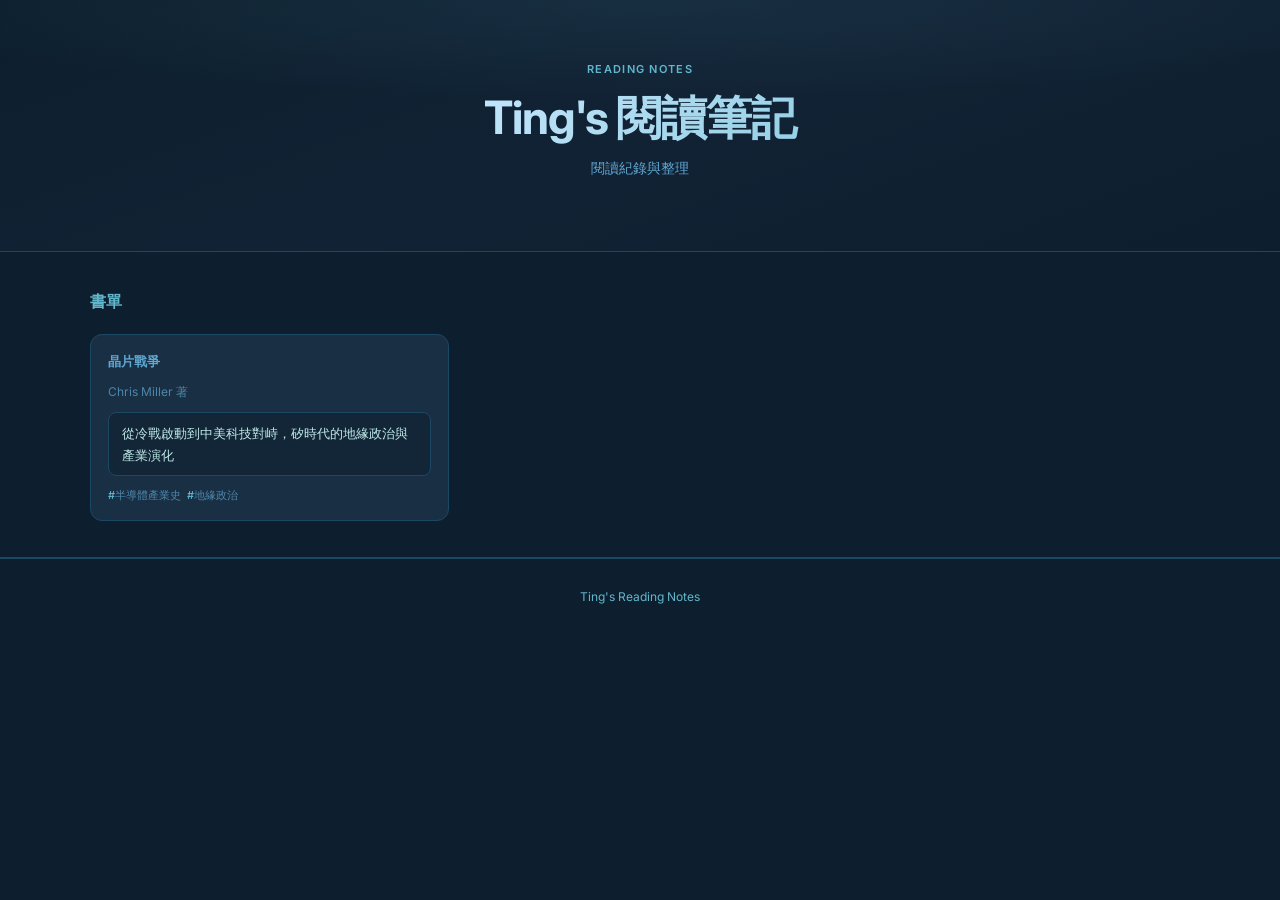
==== index.html @ e4e00924 "Initial commit: reading notes static site Co-Authored-By: Claude Sonnet 4.6 <noreply@anthropic.com>" ====
<!DOCTYPE html>
<html lang="zh-TW">
<head>
<meta charset="UTF-8">
<meta name="viewport" content="width=device-width, initial-scale=1.0">
<title>Ting's 閱讀筆記</title>
<link rel="stylesheet" href="notes.css">
</head>
<body>

<div class="hero">
  <div class="hero-eyebrow">Reading Notes</div>
  <h1>Ting's 閱讀筆記</h1>
  <p class="hero-sub">閱讀紀錄與整理</p>
</div>

<section><div class="si">
  <h2>書單</h2>
  <div class="grid">

    <a class="card-link" href="chip-war-notes/">
      <div class="card">
        <div class="card-title">晶片戰爭</div>
        <p style="font-size:12px;color:var(--muted);margin-bottom:10px">Chris Miller 著</p>
        <div class="callout">從冷戰啟動到中美科技對峙，矽時代的地緣政治與產業演化</div>
        <div style="margin-top:10px;display:flex;gap:6px;flex-wrap:wrap">
          <span class="hash-tag">半導體產業史</span>
          <span class="hash-tag">地緣政治</span>
        </div>
      </div>
    </a>

  </div>
</div></section>

<footer><span>Ting's Reading Notes</span></footer>

</body>
</html>
---- notes.css ----
@import url('https://fonts.googleapis.com/css2?family=Inter:wght@300;400;500;600;700&display=swap');

/* ── THEME TOKENS ── */
:root {
  --bg:      #0d1f2e;
  --surface: #132638;
  --card:    #192f44;
  --border:  #1b4965;
  --text:    #cae9ff;
  --muted:   #4e86aa;
  --muted2:  #5fa8d3;
  --accent:  #62b6cb;
  --mint:    #bee9e8;
  --amber:   #f8c46a;
  --rose:    #f08080;
}

/* ── RESET ── */
*, *::before, *::after { box-sizing: border-box; margin: 0; padding: 0; }
::-webkit-scrollbar { width: 5px; height: 5px; }
::-webkit-scrollbar-track { background: var(--bg); }
::-webkit-scrollbar-thumb { background: var(--border); border-radius: 3px; }

/* ── BASE ── */
body {
  background: var(--bg);
  color: var(--text);
  font-family: 'Inter', 'Segoe UI', system-ui, sans-serif;
  font-size: 14px;
  line-height: 1.7;
  -webkit-font-smoothing: antialiased;
  font-variant-emoji: text;
}

/* ── HERO ── */
.hero {
  padding: 60px 32px 44px;
  text-align: center;
  border-bottom: 1px solid var(--border);
  position: relative;
  overflow: hidden;
  background: linear-gradient(160deg, var(--bg) 0%, #112234 50%, var(--bg) 100%);
}
.hero::before {
  content: '';
  position: absolute; inset: 0;
  background: radial-gradient(ellipse 60% 40% at 50% 0%, #62b6cb18, transparent);
  pointer-events: none;
}
.hero-eyebrow { font-size: 11px; font-weight: 600; letter-spacing: .12em; color: var(--accent); text-transform: uppercase; margin-bottom: 12px; }
.hero h1 {
  font-size: clamp(26px, 5vw, 46px);
  font-weight: 700; letter-spacing: -.025em; line-height: 1.15; margin-bottom: 12px;
  background: linear-gradient(135deg, var(--text) 30%, var(--accent));
  -webkit-background-clip: text; -webkit-text-fill-color: transparent; background-clip: text;
}
.hero-sub { color: var(--muted2); font-size: 14px; max-width: 460px; margin: 0 auto 28px; }
.hero-tags { display: flex; gap: 8px; justify-content: center; flex-wrap: wrap; }
.hero-tag { background: var(--card); border: 1px solid var(--border); color: var(--muted2); font-size: 11px; padding: 3px 10px; border-radius: 20px; }

/* ── NAV ── */
nav {
  position: sticky; top: 0; z-index: 100;
  background: #0d1f2edd;
  backdrop-filter: blur(16px) saturate(150%);
  border-bottom: 1px solid var(--border);
  padding: 0 24px;
  display: flex; gap: 2px; align-items: center; height: 46px;
  overflow-x: auto;
}
nav::-webkit-scrollbar { height: 0; }
.nav-brand { color: var(--accent); font-weight: 700; font-size: 13px; margin-right: 16px; white-space: nowrap; flex-shrink: 0; }
nav a { color: var(--muted); text-decoration: none; padding: 4px 10px; border-radius: 6px; font-size: 12px; font-weight: 500; transition: background .15s, color .15s; white-space: nowrap; flex-shrink: 0; }
nav a:hover, nav a.active { background: var(--border); color: var(--text); }


/* ── SECTIONS ── */
section { padding: 36px 28px; border-bottom: 1px solid var(--border); }
.si { max-width: 1100px; margin: 0 auto; }
section:target { scroll-margin-top: 54px; }
h2 { font-size: 16px; font-weight: 700; color: var(--accent); margin-bottom: 18px; display: flex; align-items: center; gap: 10px; letter-spacing: -.01em; }
h2 .tag { font-size: 10px; font-weight: 500; background: var(--border); color: var(--muted2); padding: 2px 8px; border-radius: 4px; }
h3 { font-size: 13px; font-weight: 600; color: var(--muted2); margin: 16px 0 8px; }

/* ── GRID ── */
.grid { display: grid; gap: 12px; grid-template-columns: repeat(auto-fill, minmax(285px, 1fr)); }

/* ── CARDS ── */
.card { background: var(--card); border: 1px solid var(--border); border-radius: 12px; padding: 15px 17px; transition: border-color .2s, box-shadow .2s; }
.card-title { font-size: 13px; font-weight: 600; margin-bottom: 10px; display: flex; align-items: center; gap: 7px; color: var(--muted2); }
.card ul { padding-left: 14px; color: var(--muted2); }
.card ul li { margin-bottom: 5px; font-size: 13px; }
.card ul li strong { color: var(--text); font-weight: 600; }


/* ── BADGE ── */
.badge { display: inline-flex; align-items: center; padding: 2px 8px; border-radius: 5px; font-size: 11px; font-weight: 600; flex-shrink: 0; background: var(--surface); color: var(--text); border: 1px solid var(--border); }

/* ── CLICKABLE CARD ── */
a.card-link { display: block; text-decoration: none; color: inherit; }
a.card-link .card { cursor: pointer; }
a.card-link:hover .card { border-color: var(--accent); box-shadow: 0 0 0 1px #62b6cb20, 0 4px 16px #0006; }

/* ── HASH TAGS ── */
.hash-tag { font-size: 11px; color: var(--muted); font-weight: 500; }
.hash-tag::before { content: "#"; color: var(--accent); }

/* ── CALLOUT ── */
.callout { border-radius: 8px; padding: 9px 13px; margin: 9px 0; font-size: 13px; background: var(--surface); border: 1px solid var(--border); color: var(--mint); }
.card .callout, .compare-col .callout { margin-top: 8px; margin-bottom: 0; }
.c-red   { background: #f0808015; border-color: #f0808050; color: var(--rose); }
.c-amber { background: #f8c46a10; border-color: #f8c46a50; color: var(--amber); }


/* ── INSIGHT ── */
.insight { padding: 16px 20px; margin-bottom: 16px; text-align: center; }
.insight p { color: var(--mint); font-size: 15px; line-height: 1.6; }

/* ── QUOTE ── */
.quote { border-left: 2px solid var(--muted2); padding: 4px 0 4px 12px; color: var(--muted2); font-style: italic; list-style: none; margin-left: 0; line-height: 1.6; }

/* ── ANNOTATION ── */
.annotation { color: var(--amber); font-style: normal; }
.annotation::before { content: "📌 "; font-style: normal; font-weight: 600; }

/* ── COMPARE ── */
.compare { display: grid; grid-template-columns: 1fr 1fr; gap: 12px; }
.compare-col { background: var(--card); border: 1px solid var(--border); border-radius: 10px; padding: 14px 16px; }
.compare-col h4 { font-size: 12px; font-weight: 700; margin-bottom: 10px; display: flex; align-items: center; gap: 6px; }
.compare-col ul { padding-left: 14px; color: var(--muted2); }
.compare-col ul li { font-size: 12px; margin-bottom: 5px; }
.compare-col ul li strong { color: var(--text); }
@media (max-width: 600px) { .compare { grid-template-columns: 1fr; } }

/* ── TABLE ── */
table { width: 100%; border-collapse: collapse; font-size: 13px; }
th { background: var(--surface); color: var(--muted2); font-weight: 600; padding: 9px 13px; text-align: left; font-size: 11px; letter-spacing: .04em; text-transform: uppercase; border-bottom: 1px solid var(--border); }
td { padding: 9px 13px; border-bottom: 1px solid var(--border); color: var(--muted2); vertical-align: top; }
td strong { color: var(--text); }

/* ── SVG WRAP ── */
.svg-wrap { overflow-x: auto; padding: 4px 0; }
svg text { font-family: 'Inter', 'Segoe UI', system-ui, sans-serif; }

/* ── ICON (grayscale emoji) ── */
.em { filter: grayscale(1) brightness(1.4); display: inline-block; }

/* ── FOOTER ── */
footer { text-align: center; padding: 28px 24px; color: var(--muted); font-size: 12px; border-top: 1px solid var(--border); }
footer span { color: var(--accent); }
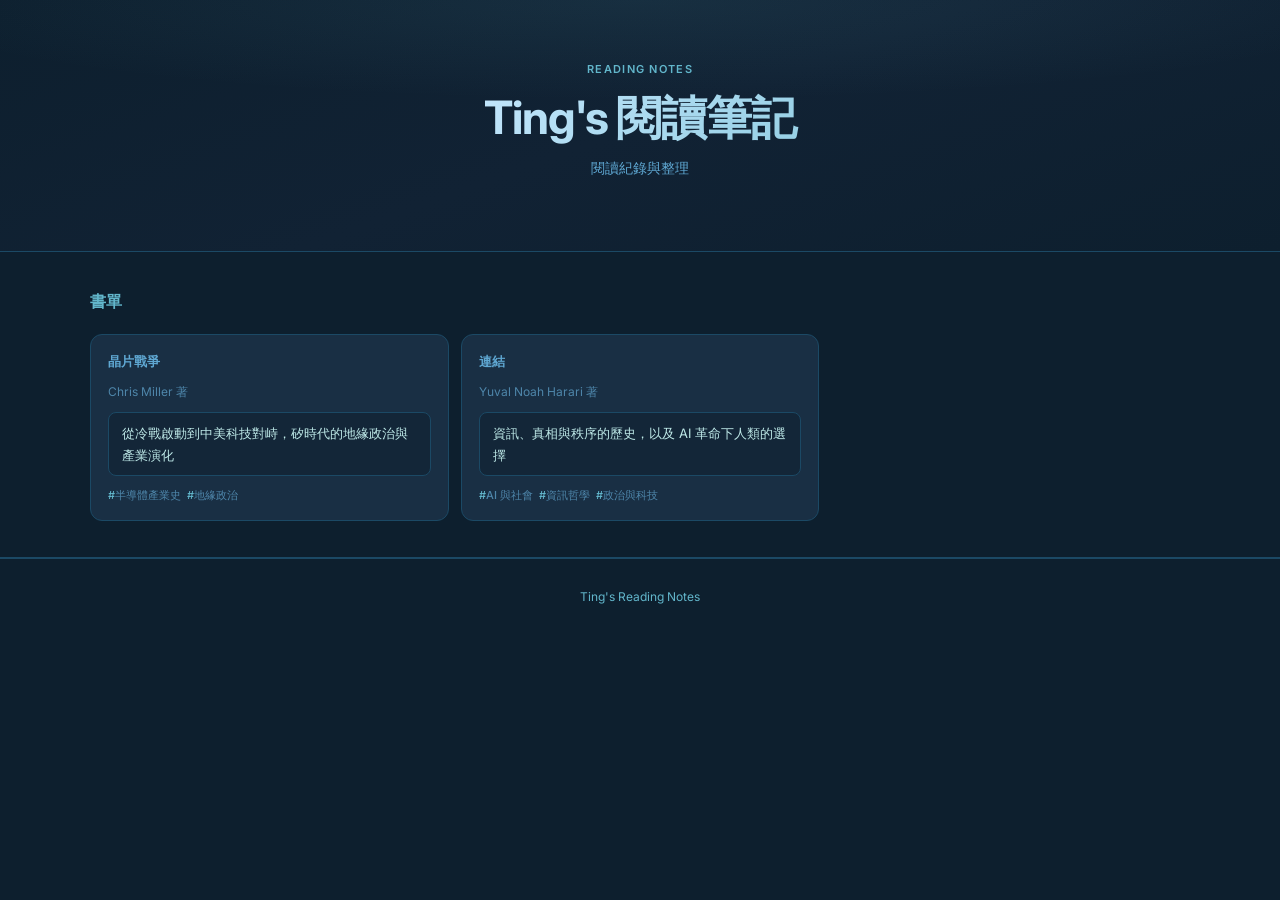
==== commit 4aefe8b3: "Add Nexus to hub index and apply favicon Co-Authored-By: Claude Sonnet 4.6 <noreply@anthropic.com>" ====
--- a/index.html
+++ b/index.html
@@ -4,6 +4,7 @@
 <meta charset="UTF-8">
 <meta name="viewport" content="width=device-width, initial-scale=1.0">
 <title>Ting's 閱讀筆記</title>
+<link rel="icon" href="assets/favicon.png" type="image/png">
 <link rel="stylesheet" href="notes.css">
 </head>
 <body>
@@ -30,6 +31,19 @@
       </div>
     </a>
 
+    <a class="card-link" href="nexus-notes/">
+      <div class="card">
+        <div class="card-title">連結</div>
+        <p style="font-size:12px;color:var(--muted);margin-bottom:10px">Yuval Noah Harari 著</p>
+        <div class="callout">資訊、真相與秩序的歷史，以及 AI 革命下人類的選擇</div>
+        <div style="margin-top:10px;display:flex;gap:6px;flex-wrap:wrap">
+          <span class="hash-tag">AI 與社會</span>
+          <span class="hash-tag">資訊哲學</span>
+          <span class="hash-tag">政治與科技</span>
+        </div>
+      </div>
+    </a>
+
   </div>
 </div></section>
 
--- a/notes.css
+++ b/notes.css
@@ -88,6 +88,7 @@
 /* ── CARDS ── */
 .card { background: var(--card); border: 1px solid var(--border); border-radius: 12px; padding: 15px 17px; transition: border-color .2s, box-shadow .2s; }
 .card-title { font-size: 13px; font-weight: 600; margin-bottom: 10px; display: flex; align-items: center; gap: 7px; color: var(--muted2); }
+.card-title strong { color: var(--text); font-weight: 600; }
 .card ul { padding-left: 14px; color: var(--muted2); }
 .card ul li { margin-bottom: 5px; font-size: 13px; }
 .card ul li strong { color: var(--text); font-weight: 600; }
@@ -108,9 +109,6 @@
 /* ── CALLOUT ── */
 .callout { border-radius: 8px; padding: 9px 13px; margin: 9px 0; font-size: 13px; background: var(--surface); border: 1px solid var(--border); color: var(--mint); }
 .card .callout, .compare-col .callout { margin-top: 8px; margin-bottom: 0; }
-.c-red   { background: #f0808015; border-color: #f0808050; color: var(--rose); }
-.c-amber { background: #f8c46a10; border-color: #f8c46a50; color: var(--amber); }
-
 
 /* ── INSIGHT ── */
 .insight { padding: 16px 20px; margin-bottom: 16px; text-align: center; }
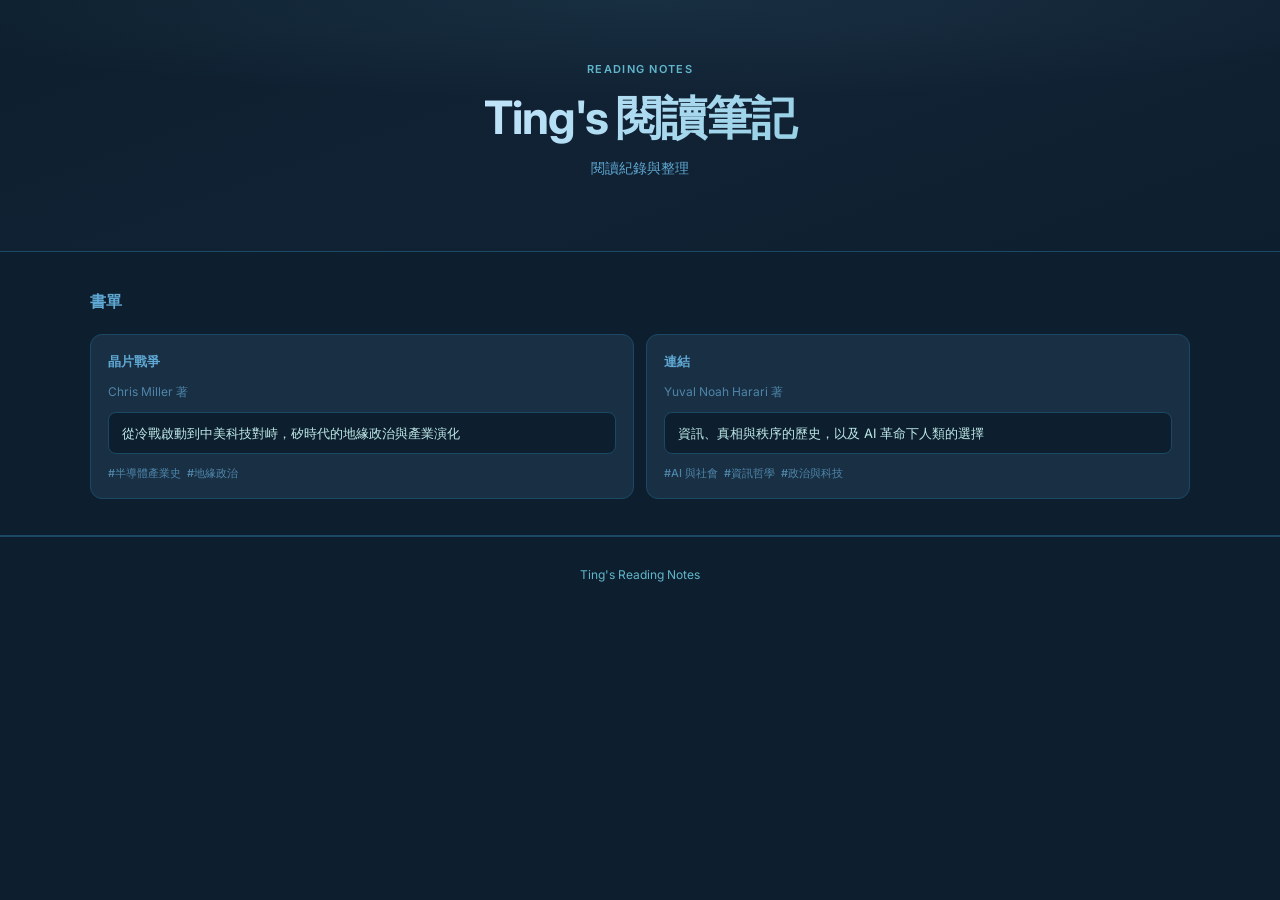
==== commit 81f6601d: "Refactor CSS color variables and clean up chip-war styles - Rename --text/--muted/--muted2 to --text" ====
--- a/index.html
+++ b/index.html
@@ -22,7 +22,7 @@
     <a class="card-link" href="chip-war-notes/">
       <div class="card">
         <div class="card-title">晶片戰爭</div>
-        <p style="font-size:12px;color:var(--muted);margin-bottom:10px">Chris Miller 著</p>
+        <p style="font-size:12px;color:var(--text-dim);margin-bottom:10px">Chris Miller 著</p>
         <div class="callout">從冷戰啟動到中美科技對峙，矽時代的地緣政治與產業演化</div>
         <div style="margin-top:10px;display:flex;gap:6px;flex-wrap:wrap">
           <span class="hash-tag">半導體產業史</span>
@@ -34,7 +34,7 @@
     <a class="card-link" href="nexus-notes/">
       <div class="card">
         <div class="card-title">連結</div>
-        <p style="font-size:12px;color:var(--muted);margin-bottom:10px">Yuval Noah Harari 著</p>
+        <p style="font-size:12px;color:var(--text-dim);margin-bottom:10px">Yuval Noah Harari 著</p>
         <div class="callout">資訊、真相與秩序的歷史，以及 AI 革命下人類的選擇</div>
         <div style="margin-top:10px;display:flex;gap:6px;flex-wrap:wrap">
           <span class="hash-tag">AI 與社會</span>
--- a/notes.css
+++ b/notes.css
@@ -2,17 +2,17 @@
 
 /* ── THEME TOKENS ── */
 :root {
-  --bg:      #0d1f2e;
-  --surface: #132638;
-  --card:    #192f44;
-  --border:  #1b4965;
-  --text:    #cae9ff;
-  --muted:   #4e86aa;
-  --muted2:  #5fa8d3;
-  --accent:  #62b6cb;
-  --mint:    #bee9e8;
-  --amber:   #f8c46a;
-  --rose:    #f08080;
+  --bg:           #0d1f2e;
+  --surface:      #132638;
+  --card:         #192f44;
+  --border:       #1b4965;
+  --text-bright:  #cae9ff;
+  --text:         #5fa8d3;
+  --text-dim:     #4e86aa;
+  --accent:       #62b6cb;
+  --mint:         #bee9e8;
+  --amber:        #f8c46a;
+  --rose:         #f08080;
 }
 
 /* ── RESET ── */
@@ -24,7 +24,7 @@
 /* ── BASE ── */
 body {
   background: var(--bg);
-  color: var(--text);
+  color: var(--text-bright);
   font-family: 'Inter', 'Segoe UI', system-ui, sans-serif;
   font-size: 14px;
   line-height: 1.7;
@@ -51,12 +51,12 @@
 .hero h1 {
   font-size: clamp(26px, 5vw, 46px);
   font-weight: 700; letter-spacing: -.025em; line-height: 1.15; margin-bottom: 12px;
-  background: linear-gradient(135deg, var(--text) 30%, var(--accent));
+  background: linear-gradient(135deg, var(--text-bright) 30%, var(--accent));
   -webkit-background-clip: text; -webkit-text-fill-color: transparent; background-clip: text;
 }
-.hero-sub { color: var(--muted2); font-size: 14px; max-width: 460px; margin: 0 auto 28px; }
+.hero-sub { color: var(--text); font-size: 14px; max-width: 460px; margin: 0 auto 28px; }
 .hero-tags { display: flex; gap: 8px; justify-content: center; flex-wrap: wrap; }
-.hero-tag { background: var(--card); border: 1px solid var(--border); color: var(--muted2); font-size: 11px; padding: 3px 10px; border-radius: 20px; }
+.hero-tag { background: var(--bg); border: 1px solid var(--border); color: var(--text); font-size: 11px; padding: 3px 10px; border-radius: 20px; }
 
 /* ── NAV ── */
 nav {
@@ -70,32 +70,33 @@
 }
 nav::-webkit-scrollbar { height: 0; }
 .nav-brand { color: var(--accent); font-weight: 700; font-size: 13px; margin-right: 16px; white-space: nowrap; flex-shrink: 0; }
-nav a { color: var(--muted); text-decoration: none; padding: 4px 10px; border-radius: 6px; font-size: 12px; font-weight: 500; transition: background .15s, color .15s; white-space: nowrap; flex-shrink: 0; }
-nav a:hover, nav a.active { background: var(--border); color: var(--text); }
+nav a { color: var(--text-dim); text-decoration: none; padding: 4px 10px; border-radius: 6px; font-size: 12px; font-weight: 500; transition: background .15s, color .15s; white-space: nowrap; flex-shrink: 0; }
+nav a:hover, nav a.active { background: var(--bg); color: var(--text-bright); }
 
 
 /* ── SECTIONS ── */
 section { padding: 36px 28px; border-bottom: 1px solid var(--border); }
 .si { max-width: 1100px; margin: 0 auto; }
 section:target { scroll-margin-top: 54px; }
-h2 { font-size: 16px; font-weight: 700; color: var(--accent); margin-bottom: 18px; display: flex; align-items: center; gap: 10px; letter-spacing: -.01em; }
-h2 .tag { font-size: 10px; font-weight: 500; background: var(--border); color: var(--muted2); padding: 2px 8px; border-radius: 4px; }
-h3 { font-size: 13px; font-weight: 600; color: var(--muted2); margin: 16px 0 8px; }
+h2 { font-size: 16px; font-weight: 700; color: var(--text); margin-bottom: 18px; display: flex; align-items: center; gap: 10px; letter-spacing: -.01em; }
+h2 .tag { font-size: 10px; font-weight: 500; background: var(--bg); color: var(--text); padding: 2px 8px; border-radius: 4px; }
+h3 { font-size: 13px; font-weight: 600; color: var(--text); margin: 16px 0 8px; }
+p { color: var(--text); }
 
 /* ── GRID ── */
-.grid { display: grid; gap: 12px; grid-template-columns: repeat(auto-fill, minmax(285px, 1fr)); }
+.grid { display: grid; gap: 12px; grid-template-columns: repeat(auto-fit, minmax(285px, 1fr)); }
 
 /* ── CARDS ── */
 .card { background: var(--card); border: 1px solid var(--border); border-radius: 12px; padding: 15px 17px; transition: border-color .2s, box-shadow .2s; }
-.card-title { font-size: 13px; font-weight: 600; margin-bottom: 10px; display: flex; align-items: center; gap: 7px; color: var(--muted2); }
-.card-title strong { color: var(--text); font-weight: 600; }
-.card ul { padding-left: 14px; color: var(--muted2); }
+.card-title { font-size: 13px; font-weight: 600; margin-bottom: 10px; display: flex; align-items: center; gap: 7px; color: var(--text); }
+.card-title strong { color: var(--text-bright); font-weight: 600; }
+.card ul { padding-left: 14px; color: var(--text); }
 .card ul li { margin-bottom: 5px; font-size: 13px; }
-.card ul li strong { color: var(--text); font-weight: 600; }
+.card ul li strong { color: var(--text-bright); font-weight: 600; }
 
 
 /* ── BADGE ── */
-.badge { display: inline-flex; align-items: center; padding: 2px 8px; border-radius: 5px; font-size: 11px; font-weight: 600; flex-shrink: 0; background: var(--surface); color: var(--text); border: 1px solid var(--border); }
+.badge { display: inline-flex; align-items: center; padding: 2px 8px; border-radius: 5px; font-size: 11px; font-weight: 600; flex-shrink: 0; background: var(--bg); color: var(--text-bright); border: 1px solid var(--border); }
 
 /* ── CLICKABLE CARD ── */
 a.card-link { display: block; text-decoration: none; color: inherit; }
@@ -103,11 +104,11 @@
 a.card-link:hover .card { border-color: var(--accent); box-shadow: 0 0 0 1px #62b6cb20, 0 4px 16px #0006; }
 
 /* ── HASH TAGS ── */
-.hash-tag { font-size: 11px; color: var(--muted); font-weight: 500; }
-.hash-tag::before { content: "#"; color: var(--accent); }
+.hash-tag { font-size: 11px; color: var(--text-dim); font-weight: 500; }
+.hash-tag::before { content: "#"; color: var(--text-dim); }
 
 /* ── CALLOUT ── */
-.callout { border-radius: 8px; padding: 9px 13px; margin: 9px 0; font-size: 13px; background: var(--surface); border: 1px solid var(--border); color: var(--mint); }
+.callout { border-radius: 8px; padding: 9px 13px; margin: 9px 0; font-size: 13px; background: var(--bg); border: 1px solid var(--border); color: var(--mint); }
 .card .callout, .compare-col .callout { margin-top: 8px; margin-bottom: 0; }
 
 /* ── INSIGHT ── */
@@ -115,7 +116,7 @@
 .insight p { color: var(--mint); font-size: 15px; line-height: 1.6; }
 
 /* ── QUOTE ── */
-.quote { border-left: 2px solid var(--muted2); padding: 4px 0 4px 12px; color: var(--muted2); font-style: italic; list-style: none; margin-left: 0; line-height: 1.6; }
+.quote { border-left: 2px solid var(--text); padding: 4px 0 4px 12px; color: var(--text); font-style: italic; list-style: none; margin-left: 0; line-height: 1.6; }
 
 /* ── ANNOTATION ── */
 .annotation { color: var(--amber); font-style: normal; }
@@ -123,18 +124,18 @@
 
 /* ── COMPARE ── */
 .compare { display: grid; grid-template-columns: 1fr 1fr; gap: 12px; }
-.compare-col { background: var(--card); border: 1px solid var(--border); border-radius: 10px; padding: 14px 16px; }
+.compare-col { background: var(--bg); border: 1px solid var(--border); border-radius: 10px; padding: 14px 16px; }
 .compare-col h4 { font-size: 12px; font-weight: 700; margin-bottom: 10px; display: flex; align-items: center; gap: 6px; }
-.compare-col ul { padding-left: 14px; color: var(--muted2); }
+.compare-col ul { padding-left: 14px; color: var(--text); }
 .compare-col ul li { font-size: 12px; margin-bottom: 5px; }
-.compare-col ul li strong { color: var(--text); }
+.compare-col ul li strong { color: var(--text-bright); }
 @media (max-width: 600px) { .compare { grid-template-columns: 1fr; } }
 
 /* ── TABLE ── */
 table { width: 100%; border-collapse: collapse; font-size: 13px; }
-th { background: var(--surface); color: var(--muted2); font-weight: 600; padding: 9px 13px; text-align: left; font-size: 11px; letter-spacing: .04em; text-transform: uppercase; border-bottom: 1px solid var(--border); }
-td { padding: 9px 13px; border-bottom: 1px solid var(--border); color: var(--muted2); vertical-align: top; }
-td strong { color: var(--text); }
+th { background: var(--bg); color: var(--text); font-weight: 600; padding: 9px 13px; text-align: left; letter-spacing: .04em; text-transform: uppercase; border-bottom: 1px solid var(--border); }
+td { padding: 9px 13px; border-bottom: 1px solid var(--border); color: var(--text); vertical-align: top; }
+td strong { color: var(--text-bright); }
 
 /* ── SVG WRAP ── */
 .svg-wrap { overflow-x: auto; padding: 4px 0; }
@@ -144,5 +145,5 @@
 .em { filter: grayscale(1) brightness(1.4); display: inline-block; }
 
 /* ── FOOTER ── */
-footer { text-align: center; padding: 28px 24px; color: var(--muted); font-size: 12px; border-top: 1px solid var(--border); }
+footer { text-align: center; padding: 28px 24px; color: var(--text-dim); font-size: 12px; border-top: 1px solid var(--border); }
 footer span { color: var(--accent); }
